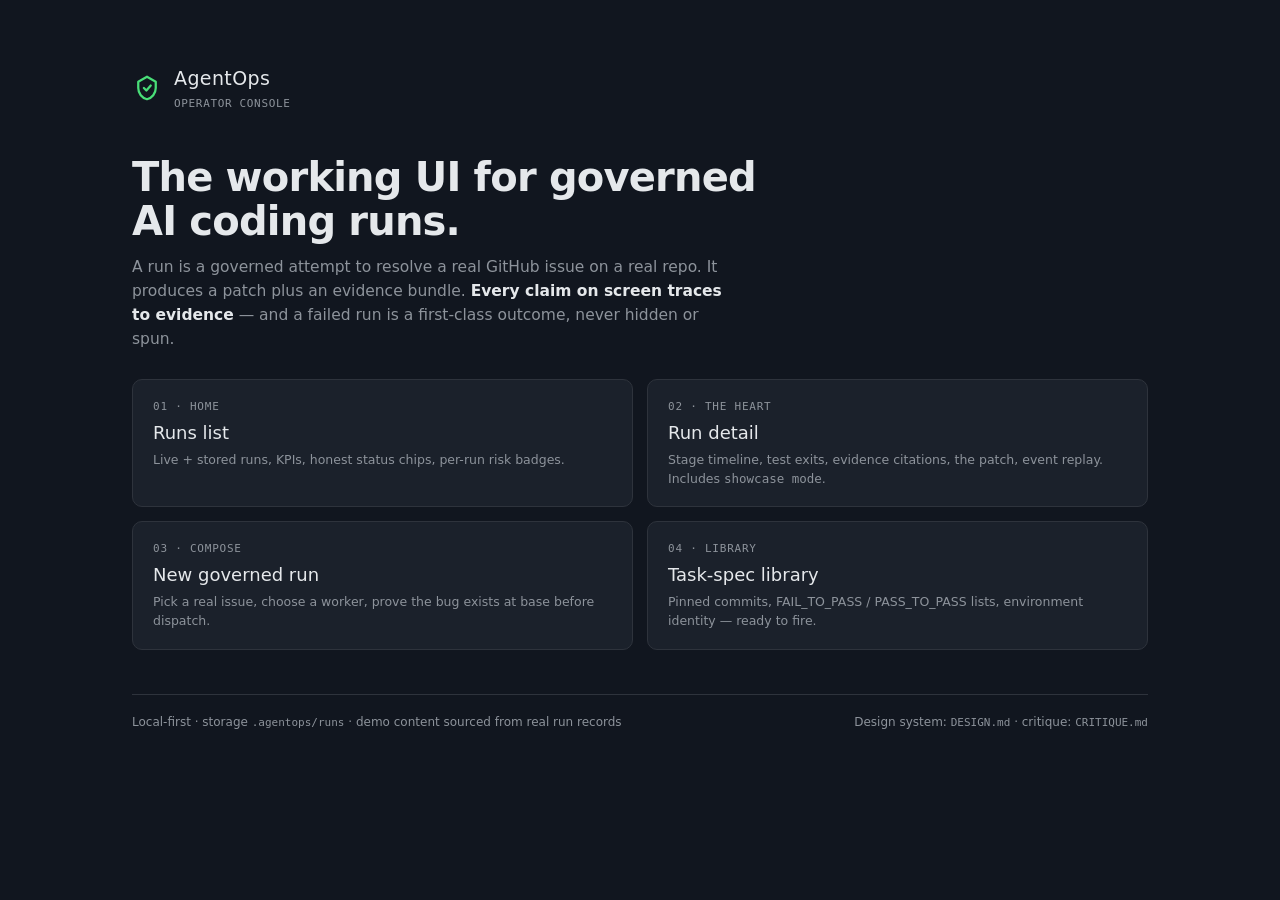
==== docs/design/opendesign-console-v1/index.html @ 93fb42be "docs(design): import OpenDesign console v1 — DESIGN.md + 5 screens + run data Imported from OpenDesi" ====
<!doctype html>
<html lang="en">
<head>
<meta charset="utf-8" />
<meta name="viewport" content="width=device-width, initial-scale=1" />
<title>AgentOps Operator Console</title>
<style>
:root {
  --bg:      oklch(20% 0.02 260);
  --surface: oklch(24.5% 0.021 260);
  --surface-2: oklch(28% 0.021 260);
  --fg:      oklch(93% 0.005 250);
  --muted:   oklch(66% 0.014 255);
  --border:  oklch(32% 0.018 260);
  --border-strong: oklch(40% 0.02 260);
  --accent:  oklch(80% 0.19 150);
  --ok:      oklch(78% 0.17 150);
  --fail:    oklch(67% 0.20 25);
  --warn:    oklch(80% 0.15 85);
  --info:    oklch(75% 0.12 240);
  --font-display: 'Space Grotesk', system-ui, sans-serif;
  --font-body: 'Inter', -apple-system, 'Segoe UI', system-ui, sans-serif;
  --font-mono: ui-monospace, 'SF Mono', 'JetBrains Mono', Menlo, monospace;
  --accent-soft: color-mix(in oklch, var(--accent) 14%, transparent);
  --radius: 8px;
}
*, *::before, *::after { box-sizing: border-box; }
body { margin: 0; background: var(--bg); color: var(--fg); font-family: var(--font-body); font-size: 13.5px; line-height: 1.55; -webkit-font-smoothing: antialiased; min-width: 1280px; }
a { color: var(--info); text-decoration: none; }
a:hover { text-decoration: underline; }
h1, h2, h3 { margin: 0; font-weight: 600; }
.mono { font-family: var(--font-mono); font-variant-numeric: tabular-nums; }
:focus-visible { outline: 2px solid var(--accent); outline-offset: 2px; border-radius: 4px; }

.wrap { max-width: 1080px; margin: 0 auto; padding: 64px 32px 80px; display: flex; flex-direction: column; gap: 44px; }
.brand { display: flex; align-items: center; gap: 12px; }
.brand-mark { width: 30px; height: 30px; }
.brand-name { font-family: var(--font-display); font-size: 19px; letter-spacing: 0.02em; }
.brand-sub { display: block; font-size: 11px; color: var(--muted); font-family: var(--font-mono); letter-spacing: 0.06em; text-transform: uppercase; margin-top: 2px; }

.hero h1 { font-family: var(--font-display); font-size: 40px; line-height: 1.08; letter-spacing: -0.02em; max-width: 24ch; }
.hero .lead { color: var(--muted); font-size: 15.5px; max-width: 62ch; margin-top: 12px; }
.hero .lead b { color: var(--fg); font-weight: 600; }

.screens { display: grid; grid-template-columns: repeat(2, 1fr); gap: 14px; margin-top: 28px; }
.screen-card {
  display: flex; flex-direction: column; gap: 4px;
  background: var(--surface); border: 1px solid var(--border); border-radius: 10px;
  padding: 18px 20px; color: var(--fg);
  transition: border-color 0.15s ease, background 0.15s ease, transform 0.05s ease;
}
.screen-card:hover { text-decoration: none; border-color: var(--border-strong); background: var(--surface-2); }
.screen-card:active { transform: translateY(1px); }
.screen-card .sc-label { font-family: var(--font-mono); font-size: 11px; letter-spacing: 0.07em; text-transform: uppercase; color: var(--muted); }
.screen-card .sc-name { font-family: var(--font-display); font-size: 18px; }
.screen-card .sc-note { font-size: 12.5px; color: var(--muted); line-height: 1.5; }

.foot { display: flex; justify-content: space-between; gap: 16px; color: var(--muted); font-size: 12px; border-top: 1px solid var(--border); padding-top: 18px; flex-wrap: wrap; }
.foot .mono { font-size: 11px; }
</style>
</head>
<body>
<div class="wrap">
  <div class="brand" data-od-id="brand">
    <svg class="brand-mark" viewBox="0 0 24 24" fill="none" stroke="var(--accent)" stroke-width="1.8" stroke-linecap="round" stroke-linejoin="round" aria-hidden="true"><path d="M12 3l7 4v5c0 4.4-3 8-7 9-4-1-7-4.6-7-9V7l7-4z"/><path d="M9.5 12l2 2 3.5-4"/></svg>
    <div><span class="brand-name">AgentOps</span><span class="brand-sub">Operator Console</span></div>
  </div>

  <section class="hero" data-od-id="hero">
    <h1>The working UI for governed AI coding runs.</h1>
    <p class="lead">A run is a governed attempt to resolve a real GitHub issue on a real repo. It produces a patch plus an evidence bundle. <b>Every claim on screen traces to evidence</b> — and a failed run is a first-class outcome, never hidden or spun.</p>
    <div class="screens">
      <a class="screen-card" href="runs-list.html" data-od-id="launch-runs">
        <span class="sc-label">01 · home</span>
        <span class="sc-name">Runs list</span>
        <span class="sc-note">Live + stored runs, KPIs, honest status chips, per-run risk badges.</span>
      </a>
      <a class="screen-card" href="run-detail.html" data-od-id="launch-run-detail">
        <span class="sc-label">02 · the heart</span>
        <span class="sc-name">Run detail</span>
        <span class="sc-note">Stage timeline, test exits, evidence citations, the patch, event replay. Includes <span class="mono">showcase mode</span>.</span>
      </a>
      <a class="screen-card" href="new-run.html" data-od-id="launch-new-run">
        <span class="sc-label">03 · compose</span>
        <span class="sc-name">New governed run</span>
        <span class="sc-note">Pick a real issue, choose a worker, prove the bug exists at base before dispatch.</span>
      </a>
      <a class="screen-card" href="task-specs.html" data-od-id="launch-task-specs">
        <span class="sc-label">04 · library</span>
        <span class="sc-name">Task-spec library</span>
        <span class="sc-note">Pinned commits, FAIL_TO_PASS / PASS_TO_PASS lists, environment identity — ready to fire.</span>
      </a>
    </div>
  </section>

  <footer class="foot" data-od-id="footer">
    <span>Local-first · storage <span class="mono">.agentops/runs</span> · demo content sourced from real run records</span>
    <span>Design system: <span class="mono">DESIGN.md</span> · critique: <span class="mono">CRITIQUE.md</span></span>
  </footer>
</div>
</body>
</html>
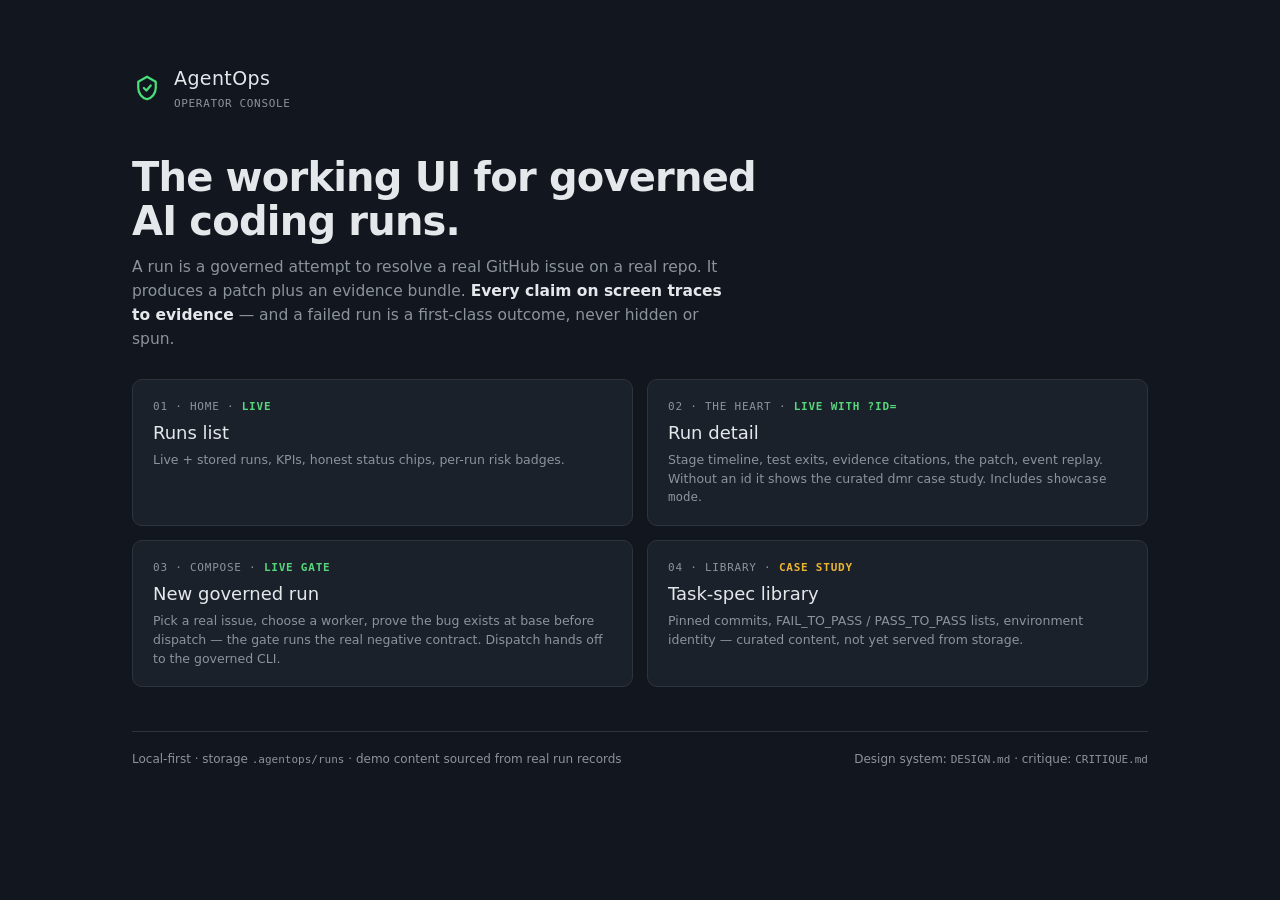
==== commit f4d77d6b: "docs(design): console v1 critique + curated/live honesty markers — AO-DEC-UI-1 The AO-DEC-UI-1 revie" ====
--- a/docs/design/opendesign-console-v1/index.html
+++ b/docs/design/opendesign-console-v1/index.html
@@ -71,24 +71,24 @@
     <p class="lead">A run is a governed attempt to resolve a real GitHub issue on a real repo. It produces a patch plus an evidence bundle. <b>Every claim on screen traces to evidence</b> — and a failed run is a first-class outcome, never hidden or spun.</p>
     <div class="screens">
       <a class="screen-card" href="runs-list.html" data-od-id="launch-runs">
-        <span class="sc-label">01 · home</span>
+        <span class="sc-label">01 · home · <b style="color:var(--ok)">live</b></span>
         <span class="sc-name">Runs list</span>
         <span class="sc-note">Live + stored runs, KPIs, honest status chips, per-run risk badges.</span>
       </a>
       <a class="screen-card" href="run-detail.html" data-od-id="launch-run-detail">
-        <span class="sc-label">02 · the heart</span>
+        <span class="sc-label">02 · the heart · <b style="color:var(--ok)">live with ?id=</b></span>
         <span class="sc-name">Run detail</span>
-        <span class="sc-note">Stage timeline, test exits, evidence citations, the patch, event replay. Includes <span class="mono">showcase mode</span>.</span>
+        <span class="sc-note">Stage timeline, test exits, evidence citations, the patch, event replay. Without an id it shows the curated dmr case study. Includes <span class="mono">showcase mode</span>.</span>
       </a>
       <a class="screen-card" href="new-run.html" data-od-id="launch-new-run">
-        <span class="sc-label">03 · compose</span>
+        <span class="sc-label">03 · compose · <b style="color:var(--ok)">live gate</b></span>
         <span class="sc-name">New governed run</span>
-        <span class="sc-note">Pick a real issue, choose a worker, prove the bug exists at base before dispatch.</span>
+        <span class="sc-note">Pick a real issue, choose a worker, prove the bug exists at base before dispatch — the gate runs the real negative contract. Dispatch hands off to the governed CLI.</span>
       </a>
       <a class="screen-card" href="task-specs.html" data-od-id="launch-task-specs">
-        <span class="sc-label">04 · library</span>
+        <span class="sc-label">04 · library · <b style="color:var(--warn)">case study</b></span>
         <span class="sc-name">Task-spec library</span>
-        <span class="sc-note">Pinned commits, FAIL_TO_PASS / PASS_TO_PASS lists, environment identity — ready to fire.</span>
+        <span class="sc-note">Pinned commits, FAIL_TO_PASS / PASS_TO_PASS lists, environment identity — curated content, not yet served from storage.</span>
       </a>
     </div>
   </section>
